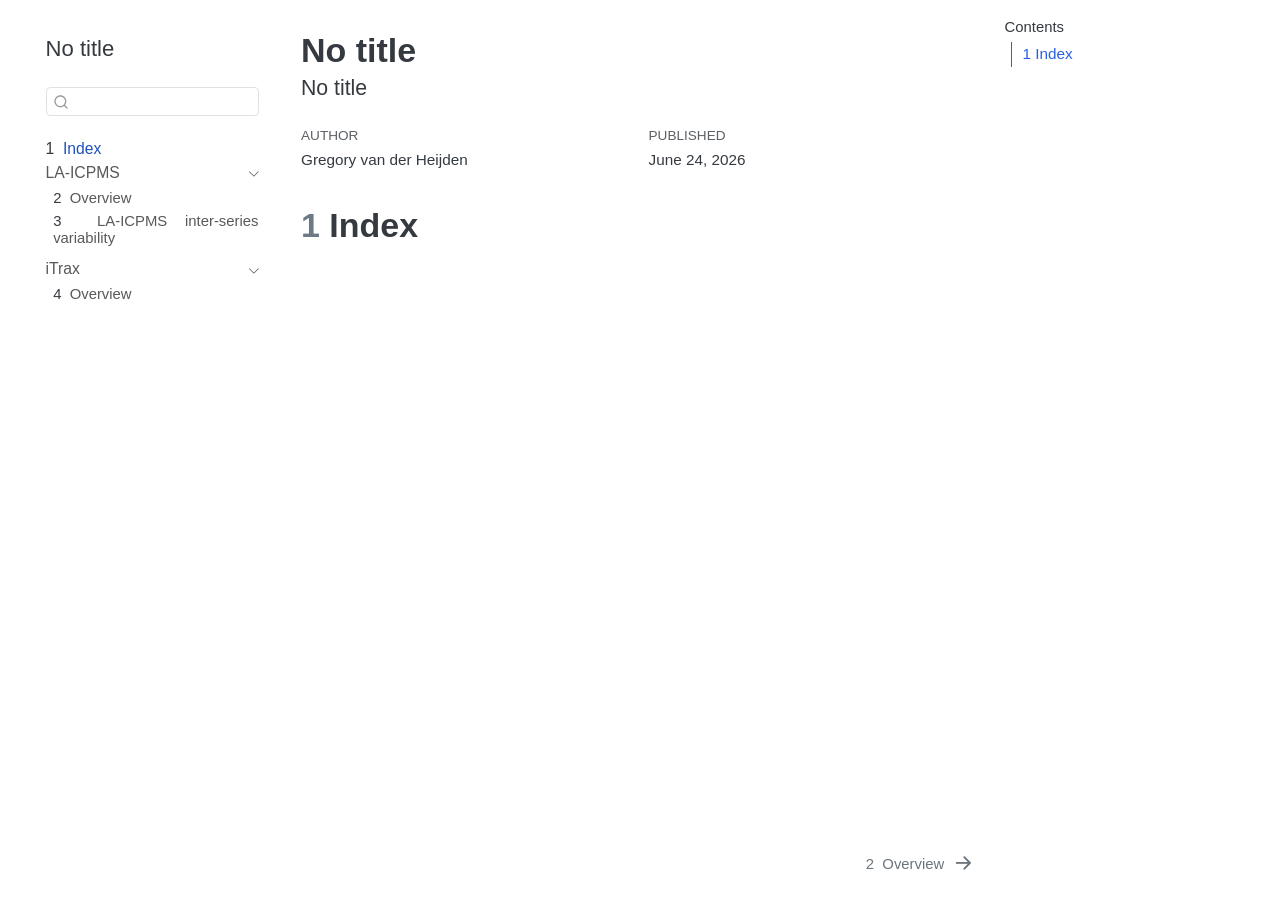
==== index.html @ 82a0e8dd "Built site for gh-pages" ====
<!DOCTYPE html>
<html xmlns="http://www.w3.org/1999/xhtml" lang="en" xml:lang="en"><head>

<meta charset="utf-8">
<meta name="generator" content="quarto-1.9.35">

<meta name="viewport" content="width=device-width, initial-scale=1.0, user-scalable=yes">

<meta name="author" content="Gregory van der Heijden">
<meta name="dcterms.date" content="2026-06-24">

<title>No title</title>
<style>
/* Default styles provided by pandoc.
** See https://pandoc.org/MANUAL.html#variables-for-html for config info.
*/
code{white-space: pre-wrap;}
span.smallcaps{font-variant: small-caps;}
div.columns{display: flex; gap: min(4vw, 1.5em);}
div.column{flex: auto; overflow-x: auto;}
div.hanging-indent{margin-left: 1.5em; text-indent: -1.5em;}
ul.task-list{list-style: none;}
ul.task-list li input[type="checkbox"] {
  width: 0.8em;
  margin: 0 0.8em 0.2em -1em; /* quarto-specific, see https://github.com/quarto-dev/quarto-cli/issues/4556 */ 
  vertical-align: middle;
}
</style>


<script src="site_libs/quarto-nav/quarto-nav.js"></script>
<script src="site_libs/quarto-nav/headroom.min.js"></script>
<script src="site_libs/clipboard/clipboard.min.js"></script>
<script src="site_libs/quarto-search/autocomplete.umd.js"></script>
<script src="site_libs/quarto-search/fuse.min.js"></script>
<script src="site_libs/quarto-search/quarto-search.js"></script>
<meta name="quarto:offset" content="./">
<link href="./md/1_LA-ICPMS/0_LA-ICPMS.html" rel="next">
<script src="site_libs/quarto-html/quarto.js" type="module"></script>
<script src="site_libs/quarto-html/tabsets/tabsets.js" type="module"></script>
<script src="site_libs/quarto-html/popper.min.js"></script>
<script src="site_libs/quarto-html/tippy.umd.min.js"></script>
<script src="site_libs/quarto-html/anchor.min.js"></script>
<link href="site_libs/quarto-html/tippy.css" rel="stylesheet">
<link href="site_libs/quarto-html/quarto-syntax-highlighting-46f66b053e56abd73bb6e954d61a315b.css" rel="stylesheet" id="quarto-text-highlighting-styles">
<script src="site_libs/bootstrap/bootstrap.min.js"></script>
<link href="site_libs/bootstrap/bootstrap-icons.css" rel="stylesheet">
<link href="site_libs/bootstrap/bootstrap-15f6d9b299bec1ad26111eba39ad763c.min.css" rel="stylesheet" append-hash="true" id="quarto-bootstrap" data-mode="light">
<script id="quarto-search-options" type="application/json">{
  "location": "sidebar",
  "copy-button": false,
  "collapse-after": 3,
  "panel-placement": "start",
  "type": "textbox",
  "limit": 50,
  "keyboard-shortcut": [
    "f",
    "/",
    "s"
  ],
  "show-item-context": false,
  "language": {
    "search-no-results-text": "No results",
    "search-matching-documents-text": "matching documents",
    "search-copy-link-title": "Copy link to search",
    "search-hide-matches-text": "Hide additional matches",
    "search-more-match-text": "more match in this document",
    "search-more-matches-text": "more matches in this document",
    "search-clear-button-title": "Clear",
    "search-text-placeholder": "",
    "search-detached-cancel-button-title": "Cancel",
    "search-submit-button-title": "Submit",
    "search-label": "Search"
  }
}</script>
<script async="" src="https://hypothes.is/embed.js"></script>
<script>
  window.document.addEventListener("DOMContentLoaded", function (_event) {
    document.body.classList.add('hypothesis-enabled');
  });
</script>


<link rel="stylesheet" href="styles.css">
</head>

<body class="nav-sidebar floating quarto-light">

<div id="quarto-search-results"></div>
  <header id="quarto-header" class="headroom fixed-top">
  <nav class="quarto-secondary-nav">
    <div class="container-fluid d-flex">
      <button type="button" class="quarto-btn-toggle btn" data-bs-toggle="collapse" role="button" data-bs-target=".quarto-sidebar-collapse-item" aria-controls="quarto-sidebar" aria-expanded="false" aria-label="Toggle sidebar navigation" onclick="if (window.quartoToggleHeadroom) { window.quartoToggleHeadroom(); }">
        <i class="bi bi-layout-text-sidebar-reverse"></i>
      </button>
        <nav class="quarto-page-breadcrumbs" aria-label="breadcrumb"><ol class="breadcrumb"><li class="breadcrumb-item"><a href="./index.html"><span class="chapter-number">1</span>&nbsp; <span class="chapter-title">Index</span></a></li></ol></nav>
        <a class="flex-grow-1" role="navigation" data-bs-toggle="collapse" data-bs-target=".quarto-sidebar-collapse-item" aria-controls="quarto-sidebar" aria-expanded="false" aria-label="Toggle sidebar navigation" onclick="if (window.quartoToggleHeadroom) { window.quartoToggleHeadroom(); }">      
        </a>
      <button type="button" class="btn quarto-search-button" aria-label="Search" onclick="window.quartoOpenSearch();">
        <i class="bi bi-search"></i>
      </button>
    </div>
  </nav>
</header>
<!-- content -->
<div id="quarto-content" class="quarto-container page-columns page-rows-contents page-layout-article">
<!-- sidebar -->
  <nav id="quarto-sidebar" class="sidebar collapse collapse-horizontal quarto-sidebar-collapse-item sidebar-navigation floating overflow-auto">
    <div class="pt-lg-2 mt-2 text-left sidebar-header">
    <div class="sidebar-title mb-0 py-0">
      <a href="./">No title</a> 
    </div>
      </div>
        <div class="mt-2 flex-shrink-0 align-items-center">
        <div class="sidebar-search">
        <div id="quarto-search" class="" title="Search"></div>
        </div>
        </div>
    <div class="sidebar-menu-container"> 
    <ul class="list-unstyled mt-1">
        <li class="sidebar-item">
  <div class="sidebar-item-container"> 
  <a href="./index.html" class="sidebar-item-text sidebar-link active">
 <span class="menu-text"><span class="chapter-number">1</span>&nbsp; <span class="chapter-title">Index</span></span></a>
  </div>
</li>
        <li class="sidebar-item sidebar-item-section">
      <div class="sidebar-item-container"> 
            <a class="sidebar-item-text sidebar-link text-start" data-bs-toggle="collapse" data-bs-target="#quarto-sidebar-section-1" role="navigation" aria-expanded="true">
 <span class="menu-text">LA-ICPMS</span></a>
          <a class="sidebar-item-toggle text-start" data-bs-toggle="collapse" data-bs-target="#quarto-sidebar-section-1" role="navigation" aria-expanded="true" aria-label="Toggle section">
            <i class="bi bi-chevron-right ms-2"></i>
          </a> 
      </div>
      <ul id="quarto-sidebar-section-1" class="collapse list-unstyled sidebar-section depth1 show">  
          <li class="sidebar-item">
  <div class="sidebar-item-container"> 
  <a href="./md/1_LA-ICPMS/0_LA-ICPMS.html" class="sidebar-item-text sidebar-link">
 <span class="menu-text"><span class="chapter-number">2</span>&nbsp; <span class="chapter-title">Overview</span></span></a>
  </div>
</li>
          <li class="sidebar-item">
  <div class="sidebar-item-container"> 
  <a href="./md/1_LA-ICPMS/1_LA-ICPMS_variability.html" class="sidebar-item-text sidebar-link">
 <span class="menu-text"><span class="chapter-number">3</span>&nbsp; <span class="chapter-title">LA-ICPMS inter-series variability</span></span></a>
  </div>
</li>
      </ul>
  </li>
        <li class="sidebar-item sidebar-item-section">
      <div class="sidebar-item-container"> 
            <a class="sidebar-item-text sidebar-link text-start" data-bs-toggle="collapse" data-bs-target="#quarto-sidebar-section-2" role="navigation" aria-expanded="true">
 <span class="menu-text">iTrax</span></a>
          <a class="sidebar-item-toggle text-start" data-bs-toggle="collapse" data-bs-target="#quarto-sidebar-section-2" role="navigation" aria-expanded="true" aria-label="Toggle section">
            <i class="bi bi-chevron-right ms-2"></i>
          </a> 
      </div>
      <ul id="quarto-sidebar-section-2" class="collapse list-unstyled sidebar-section depth1 show">  
          <li class="sidebar-item">
  <div class="sidebar-item-container"> 
  <a href="./md/2_iTrax/0_iTrax.html" class="sidebar-item-text sidebar-link">
 <span class="menu-text"><span class="chapter-number">4</span>&nbsp; <span class="chapter-title">Overview</span></span></a>
  </div>
</li>
      </ul>
  </li>
    </ul>
    </div>
</nav>
<div id="quarto-sidebar-glass" class="quarto-sidebar-collapse-item" data-bs-toggle="collapse" data-bs-target=".quarto-sidebar-collapse-item"></div>
<!-- margin-sidebar -->
    <div id="quarto-margin-sidebar" class="sidebar margin-sidebar">
        <nav id="TOC" role="doc-toc" class="toc-active">
    <h2 id="toc-title">Contents</h2>
   
  <ul>
  <li><a href="#index" id="toc-index" class="nav-link active" data-scroll-target="#index"><span class="header-section-number">1</span> Index</a></li>
  </ul>
</nav>
    </div>
<!-- main -->
<main class="content" id="quarto-document-content">

<header id="title-block-header" class="quarto-title-block default">
<div class="quarto-title">
<h1 class="title">No title</h1>
<p class="subtitle lead">No title</p>
</div>



<div class="quarto-title-meta">

    <div>
    <div class="quarto-title-meta-heading">Author</div>
    <div class="quarto-title-meta-contents">
             <p>Gregory van der Heijden </p>
          </div>
  </div>
    
    <div>
    <div class="quarto-title-meta-heading">Published</div>
    <div class="quarto-title-meta-contents">
      <p class="date">June 24, 2026</p>
    </div>
  </div>
  
    
  </div>
  


</header>


<section id="index" class="level1" data-number="1">
<h1 data-number="1"><span class="header-section-number">1</span> Index</h1>


</section>

</main> <!-- /main -->
<script id="quarto-html-after-body" type="application/javascript">
  window.document.addEventListener("DOMContentLoaded", function (event) {
    const icon = "";
    const anchorJS = new window.AnchorJS();
    anchorJS.options = {
      placement: 'right',
      icon: icon
    };
    anchorJS.add('.anchored');
    const isCodeAnnotation = (el) => {
      for (const clz of el.classList) {
        if (clz.startsWith('code-annotation-')) {                     
          return true;
        }
      }
      return false;
    }
    const onCopySuccess = function(e) {
      // button target
      const button = e.trigger;
      // don't keep focus
      button.blur();
      // flash "checked"
      button.classList.add('code-copy-button-checked');
      var currentTitle = button.getAttribute("title");
      button.setAttribute("title", "Copied!");
      let tooltip;
      if (window.bootstrap) {
        button.setAttribute("data-bs-toggle", "tooltip");
        button.setAttribute("data-bs-placement", "left");
        button.setAttribute("data-bs-title", "Copied!");
        tooltip = new bootstrap.Tooltip(button, 
          { trigger: "manual", 
            customClass: "code-copy-button-tooltip",
            offset: [0, -8]});
        tooltip.show();    
      }
      setTimeout(function() {
        if (tooltip) {
          tooltip.hide();
          button.removeAttribute("data-bs-title");
          button.removeAttribute("data-bs-toggle");
          button.removeAttribute("data-bs-placement");
        }
        button.setAttribute("title", currentTitle);
        button.classList.remove('code-copy-button-checked');
      }, 1000);
      // clear code selection
      e.clearSelection();
    }
    const getTextToCopy = function(trigger) {
      const outerScaffold = trigger.parentElement.cloneNode(true);
      const codeEl = outerScaffold.querySelector('code');
      for (const childEl of codeEl.children) {
        if (isCodeAnnotation(childEl)) {
          childEl.remove();
        }
      }
      return codeEl.innerText;
    }
    const clipboard = new window.ClipboardJS('.code-copy-button:not([data-in-quarto-modal])', {
      text: getTextToCopy
    });
    clipboard.on('success', onCopySuccess);
    if (window.document.getElementById('quarto-embedded-source-code-modal')) {
      const clipboardModal = new window.ClipboardJS('.code-copy-button[data-in-quarto-modal]', {
        text: getTextToCopy,
        container: window.document.getElementById('quarto-embedded-source-code-modal')
      });
      clipboardModal.on('success', onCopySuccess);
    }
      var localhostRegex = new RegExp(/^(?:http|https):\/\/localhost\:?[0-9]*\//);
      var mailtoRegex = new RegExp(/^mailto:/);
        var filterRegex = new RegExp('/' + window.location.host + '/');
      var isInternal = (href) => {
          return filterRegex.test(href) || localhostRegex.test(href) || mailtoRegex.test(href);
      }
      // Inspect non-navigation links and adorn them if external
     var links = window.document.querySelectorAll('a[href]:not(.nav-link):not(.navbar-brand):not(.toc-action):not(.sidebar-link):not(.sidebar-item-toggle):not(.pagination-link):not(.no-external):not([aria-hidden]):not(.dropdown-item):not(.quarto-navigation-tool):not(.about-link)');
      for (var i=0; i<links.length; i++) {
        const link = links[i];
        if (!isInternal(link.href)) {
          // undo the damage that might have been done by quarto-nav.js in the case of
          // links that we want to consider external
          if (link.dataset.originalHref !== undefined) {
            link.href = link.dataset.originalHref;
          }
        }
      }
    function tippyHover(el, contentFn, onTriggerFn, onUntriggerFn) {
      const config = {
        allowHTML: true,
        maxWidth: 500,
        delay: 100,
        arrow: false,
        appendTo: function(el) {
            return el.parentElement;
        },
        interactive: true,
        interactiveBorder: 10,
        theme: 'quarto',
        placement: 'bottom-start',
      };
      if (contentFn) {
        config.content = contentFn;
      }
      if (onTriggerFn) {
        config.onTrigger = onTriggerFn;
      }
      if (onUntriggerFn) {
        config.onUntrigger = onUntriggerFn;
      }
      window.tippy(el, config); 
    }
    const noterefs = window.document.querySelectorAll('a[role="doc-noteref"]');
    for (var i=0; i<noterefs.length; i++) {
      const ref = noterefs[i];
      tippyHover(ref, function() {
        // use id or data attribute instead here
        let href = ref.getAttribute('data-footnote-href') || ref.getAttribute('href');
        try { href = new URL(href).hash; } catch {}
        const id = href.replace(/^#\/?/, "");
        const note = window.document.getElementById(id);
        if (note) {
          return note.innerHTML;
        } else {
          return "";
        }
      });
    }
    const xrefs = window.document.querySelectorAll('a.quarto-xref');
    const processXRef = (id, note) => {
      // Strip column container classes
      const stripColumnClz = (el) => {
        el.classList.remove("page-full", "page-columns");
        if (el.children) {
          for (const child of el.children) {
            stripColumnClz(child);
          }
        }
      }
      stripColumnClz(note)
      if (id === null || id.startsWith('sec-')) {
        // Special case sections, only their first couple elements
        const container = document.createElement("div");
        if (note.children && note.children.length > 2) {
          container.appendChild(note.children[0].cloneNode(true));
          for (let i = 1; i < note.children.length; i++) {
            const child = note.children[i];
            if (child.tagName === "P" && child.innerText === "") {
              continue;
            } else {
              container.appendChild(child.cloneNode(true));
              break;
            }
          }
          if (window.Quarto?.typesetMath) {
            window.Quarto.typesetMath(container);
          }
          return container.innerHTML
        } else {
          if (window.Quarto?.typesetMath) {
            window.Quarto.typesetMath(note);
          }
          return note.innerHTML;
        }
      } else {
        // Remove any anchor links if they are present
        const anchorLink = note.querySelector('a.anchorjs-link');
        if (anchorLink) {
          anchorLink.remove();
        }
        if (window.Quarto?.typesetMath) {
          window.Quarto.typesetMath(note);
        }
        if (note.classList.contains("callout")) {
          return note.outerHTML;
        } else {
          return note.innerHTML;
        }
      }
    }
    for (var i=0; i<xrefs.length; i++) {
      const xref = xrefs[i];
      tippyHover(xref, undefined, function(instance) {
        instance.disable();
        let url = xref.getAttribute('href');
        let hash = undefined; 
        if (url.startsWith('#')) {
          hash = url;
        } else {
          try { hash = new URL(url).hash; } catch {}
        }
        if (hash) {
          const id = hash.replace(/^#\/?/, "");
          const note = window.document.getElementById(id);
          if (note !== null) {
            try {
              const html = processXRef(id, note.cloneNode(true));
              instance.setContent(html);
            } finally {
              instance.enable();
              instance.show();
            }
          } else {
            // See if we can fetch this
            fetch(url.split('#')[0])
            .then(res => res.text())
            .then(html => {
              const parser = new DOMParser();
              const htmlDoc = parser.parseFromString(html, "text/html");
              const note = htmlDoc.getElementById(id);
              if (note !== null) {
                const html = processXRef(id, note);
                instance.setContent(html);
              } 
            }).finally(() => {
              instance.enable();
              instance.show();
            });
          }
        } else {
          // See if we can fetch a full url (with no hash to target)
          // This is a special case and we should probably do some content thinning / targeting
          fetch(url)
          .then(res => res.text())
          .then(html => {
            const parser = new DOMParser();
            const htmlDoc = parser.parseFromString(html, "text/html");
            const note = htmlDoc.querySelector('main.content');
            if (note !== null) {
              // This should only happen for chapter cross references
              // (since there is no id in the URL)
              // remove the first header
              if (note.children.length > 0 && note.children[0].tagName === "HEADER") {
                note.children[0].remove();
              }
              const html = processXRef(null, note);
              instance.setContent(html);
            } 
          }).finally(() => {
            instance.enable();
            instance.show();
          });
        }
      }, function(instance) {
      });
    }
        let selectedAnnoteEl;
        const selectorForAnnotation = ( cell, annotation) => {
          let cellAttr = 'data-code-cell="' + cell + '"';
          let lineAttr = 'data-code-annotation="' +  annotation + '"';
          const selector = 'span[' + cellAttr + '][' + lineAttr + ']';
          return selector;
        }
        const selectCodeLines = (annoteEl) => {
          const doc = window.document;
          const targetCell = annoteEl.getAttribute("data-target-cell");
          const targetAnnotation = annoteEl.getAttribute("data-target-annotation");
          const annoteSpan = window.document.querySelector(selectorForAnnotation(targetCell, targetAnnotation));
          const lines = annoteSpan.getAttribute("data-code-lines").split(",");
          const lineIds = lines.map((line) => {
            return targetCell + "-" + line;
          })
          let top = null;
          let height = null;
          let parent = null;
          if (lineIds.length > 0) {
              //compute the position of the single el (top and bottom and make a div)
              const el = window.document.getElementById(lineIds[0]);
              top = el.offsetTop;
              height = el.offsetHeight;
              parent = el.parentElement.parentElement;
            if (lineIds.length > 1) {
              const lastEl = window.document.getElementById(lineIds[lineIds.length - 1]);
              const bottom = lastEl.offsetTop + lastEl.offsetHeight;
              height = bottom - top;
            }
            if (top !== null && height !== null && parent !== null) {
              // cook up a div (if necessary) and position it 
              let div = window.document.getElementById("code-annotation-line-highlight");
              if (div === null) {
                div = window.document.createElement("div");
                div.setAttribute("id", "code-annotation-line-highlight");
                div.style.position = 'absolute';
                parent.appendChild(div);
              }
              div.style.top = top - 2 + "px";
              div.style.height = height + 4 + "px";
              div.style.left = 0;
              let gutterDiv = window.document.getElementById("code-annotation-line-highlight-gutter");
              if (gutterDiv === null) {
                gutterDiv = window.document.createElement("div");
                gutterDiv.setAttribute("id", "code-annotation-line-highlight-gutter");
                gutterDiv.style.position = 'absolute';
                const codeCell = window.document.getElementById(targetCell);
                const gutter = codeCell.querySelector('.code-annotation-gutter');
                gutter.appendChild(gutterDiv);
              }
              gutterDiv.style.top = top - 2 + "px";
              gutterDiv.style.height = height + 4 + "px";
            }
            selectedAnnoteEl = annoteEl;
          }
        };
        const unselectCodeLines = () => {
          const elementsIds = ["code-annotation-line-highlight", "code-annotation-line-highlight-gutter"];
          elementsIds.forEach((elId) => {
            const div = window.document.getElementById(elId);
            if (div) {
              div.remove();
            }
          });
          selectedAnnoteEl = undefined;
        };
          // Handle positioning of the toggle
      window.addEventListener(
        "resize",
        throttle(() => {
          elRect = undefined;
          if (selectedAnnoteEl) {
            selectCodeLines(selectedAnnoteEl);
          }
        }, 10)
      );
      function throttle(fn, ms) {
      let throttle = false;
      let timer;
        return (...args) => {
          if(!throttle) { // first call gets through
              fn.apply(this, args);
              throttle = true;
          } else { // all the others get throttled
              if(timer) clearTimeout(timer); // cancel #2
              timer = setTimeout(() => {
                fn.apply(this, args);
                timer = throttle = false;
              }, ms);
          }
        };
      }
        // Attach click handler to the DT
        const annoteDls = window.document.querySelectorAll('dt[data-target-cell]');
        for (const annoteDlNode of annoteDls) {
          annoteDlNode.addEventListener('click', (event) => {
            const clickedEl = event.target;
            if (clickedEl !== selectedAnnoteEl) {
              unselectCodeLines();
              const activeEl = window.document.querySelector('dt[data-target-cell].code-annotation-active');
              if (activeEl) {
                activeEl.classList.remove('code-annotation-active');
              }
              selectCodeLines(clickedEl);
              clickedEl.classList.add('code-annotation-active');
            } else {
              // Unselect the line
              unselectCodeLines();
              clickedEl.classList.remove('code-annotation-active');
            }
          });
        }
    const findCites = (el) => {
      const parentEl = el.parentElement;
      if (parentEl) {
        const cites = parentEl.dataset.cites;
        if (cites) {
          return {
            el,
            cites: cites.split(' ')
          };
        } else {
          return findCites(el.parentElement)
        }
      } else {
        return undefined;
      }
    };
    var bibliorefs = window.document.querySelectorAll('a[role="doc-biblioref"]');
    for (var i=0; i<bibliorefs.length; i++) {
      const ref = bibliorefs[i];
      const citeInfo = findCites(ref);
      if (citeInfo) {
        tippyHover(citeInfo.el, function() {
          var popup = window.document.createElement('div');
          citeInfo.cites.forEach(function(cite) {
            var citeDiv = window.document.createElement('div');
            citeDiv.classList.add('hanging-indent');
            citeDiv.classList.add('csl-entry');
            var biblioDiv = window.document.getElementById('ref-' + cite);
            if (biblioDiv) {
              citeDiv.innerHTML = biblioDiv.innerHTML;
            }
            popup.appendChild(citeDiv);
          });
          return popup.innerHTML;
        });
      }
    }
  });
  </script>
<nav class="page-navigation">
  <div class="nav-page nav-page-previous">
  </div>
  <div class="nav-page nav-page-next">
      <a href="./md/1_LA-ICPMS/0_LA-ICPMS.html" class="pagination-link" aria-label="Overview">
        <span class="nav-page-text"><span class="chapter-number">2</span>&nbsp; <span class="chapter-title">Overview</span></span> <i class="bi bi-arrow-right-short"></i>
      </a>
  </div>
</nav>
</div> <!-- /content -->




</body></html>
---- site_libs/quarto-html/tippy.css ----
.tippy-box[data-animation=fade][data-state=hidden]{opacity:0}[data-tippy-root]{max-width:calc(100vw - 10px)}.tippy-box{position:relative;background-color:#333;color:#fff;border-radius:4px;font-size:14px;line-height:1.4;white-space:normal;outline:0;transition-property:transform,visibility,opacity}.tippy-box[data-placement^=top]>.tippy-arrow{bottom:0}.tippy-box[data-placement^=top]>.tippy-arrow:before{bottom:-7px;left:0;border-width:8px 8px 0;border-top-color:initial;transform-origin:center top}.tippy-box[data-placement^=bottom]>.tippy-arrow{top:0}.tippy-box[data-placement^=bottom]>.tippy-arrow:before{top:-7px;left:0;border-width:0 8px 8px;border-bottom-color:initial;transform-origin:center bottom}.tippy-box[data-placement^=left]>.tippy-arrow{right:0}.tippy-box[data-placement^=left]>.tippy-arrow:before{border-width:8px 0 8px 8px;border-left-color:initial;right:-7px;transform-origin:center left}.tippy-box[data-placement^=right]>.tippy-arrow{left:0}.tippy-box[data-placement^=right]>.tippy-arrow:before{left:-7px;border-width:8px 8px 8px 0;border-right-color:initial;transform-origin:center right}.tippy-box[data-inertia][data-state=visible]{transition-timing-function:cubic-bezier(.54,1.5,.38,1.11)}.tippy-arrow{width:16px;height:16px;color:#333}.tippy-arrow:before{content:"";position:absolute;border-color:transparent;border-style:solid}.tippy-content{position:relative;padding:5px 9px;z-index:1}
---- site_libs/quarto-html/quarto-syntax-highlighting-46f66b053e56abd73bb6e954d61a315b.css ----
/* quarto syntax highlight colors */
:root {
  --quarto-hl-ot-color: #003B4F;
  --quarto-hl-at-color: #657422;
  --quarto-hl-ss-color: #20794D;
  --quarto-hl-an-color: #5E5E5E;
  --quarto-hl-fu-color: #4758AB;
  --quarto-hl-st-color: #20794D;
  --quarto-hl-cf-color: #003B4F;
  --quarto-hl-op-color: #5E5E5E;
  --quarto-hl-er-color: #AD0000;
  --quarto-hl-bn-color: #AD0000;
  --quarto-hl-al-color: #AD0000;
  --quarto-hl-va-color: #111111;
  --quarto-hl-bu-color: inherit;
  --quarto-hl-ex-color: inherit;
  --quarto-hl-pp-color: #AD0000;
  --quarto-hl-in-color: #5E5E5E;
  --quarto-hl-vs-color: #20794D;
  --quarto-hl-wa-color: #5E5E5E;
  --quarto-hl-do-color: #5E5E5E;
  --quarto-hl-im-color: #00769E;
  --quarto-hl-ch-color: #20794D;
  --quarto-hl-dt-color: #AD0000;
  --quarto-hl-fl-color: #AD0000;
  --quarto-hl-co-color: #5E5E5E;
  --quarto-hl-cv-color: #5E5E5E;
  --quarto-hl-cn-color: #8f5902;
  --quarto-hl-sc-color: #5E5E5E;
  --quarto-hl-dv-color: #AD0000;
  --quarto-hl-kw-color: #003B4F;
}

/* other quarto variables */
:root {
  --quarto-font-monospace: SFMono-Regular, Menlo, Monaco, Consolas, "Liberation Mono", "Courier New", monospace;
}

/* syntax highlight based on Pandoc's rules */
pre > code.sourceCode > span {
  color: #003B4F;
}

code.sourceCode > span {
  color: #003B4F;
}

div.sourceCode,
div.sourceCode pre.sourceCode {
  color: #003B4F;
}

/* Normal */
code span {
  color: #003B4F;
}

/* Alert */
code span.al {
  color: #AD0000;
  font-style: inherit;
}

/* Annotation */
code span.an {
  color: #5E5E5E;
  font-style: inherit;
}

/* Attribute */
code span.at {
  color: #657422;
  font-style: inherit;
}

/* BaseN */
code span.bn {
  color: #AD0000;
  font-style: inherit;
}

/* BuiltIn */
code span.bu {
  font-style: inherit;
}

/* ControlFlow */
code span.cf {
  color: #003B4F;
  font-weight: bold;
  font-style: inherit;
}

/* Char */
code span.ch {
  color: #20794D;
  font-style: inherit;
}

/* Constant */
code span.cn {
  color: #8f5902;
  font-style: inherit;
}

/* Comment */
code span.co {
  color: #5E5E5E;
  font-style: inherit;
}

/* CommentVar */
code span.cv {
  color: #5E5E5E;
  font-style: italic;
}

/* Documentation */
code span.do {
  color: #5E5E5E;
  font-style: italic;
}

/* DataType */
code span.dt {
  color: #AD0000;
  font-style: inherit;
}

/* DecVal */
code span.dv {
  color: #AD0000;
  font-style: inherit;
}

/* Error */
code span.er {
  color: #AD0000;
  font-style: inherit;
}

/* Extension */
code span.ex {
  font-style: inherit;
}

/* Float */
code span.fl {
  color: #AD0000;
  font-style: inherit;
}

/* Function */
code span.fu {
  color: #4758AB;
  font-style: inherit;
}

/* Import */
code span.im {
  color: #00769E;
  font-style: inherit;
}

/* Information */
code span.in {
  color: #5E5E5E;
  font-style: inherit;
}

/* Keyword */
code span.kw {
  color: #003B4F;
  font-weight: bold;
  font-style: inherit;
}

/* Operator */
code span.op {
  color: #5E5E5E;
  font-style: inherit;
}

/* Other */
code span.ot {
  color: #003B4F;
  font-style: inherit;
}

/* Preprocessor */
code span.pp {
  color: #AD0000;
  font-style: inherit;
}

/* SpecialChar */
code span.sc {
  color: #5E5E5E;
  font-style: inherit;
}

/* SpecialString */
code span.ss {
  color: #20794D;
  font-style: inherit;
}

/* String */
code span.st {
  color: #20794D;
  font-style: inherit;
}

/* Variable */
code span.va {
  color: #111111;
  font-style: inherit;
}

/* VerbatimString */
code span.vs {
  color: #20794D;
  font-style: inherit;
}

/* Warning */
code span.wa {
  color: #5E5E5E;
  font-style: italic;
}

.prevent-inlining {
  content: "</";
}

/*# sourceMappingURL=5022ed312398f59a55adce476d7327af.css.map */
---- styles.css ----
body {
  font-family: "Inter", sans-serif;
}

p {
  font-size: 0.9rem;
  line-height: 1.2;
  margin-bottom: 0em;
  margin-top: 0.3em;
  text-align: justify;
}

ul {
  font-size: 0.9rem;
  line-height: 1.2;
  margin-bottom: 0em;
  margin-top: 0.3em;
  text-align: justify;
}

li {
  font-size: 0.9rem;
  line-height: 1;
  margin-bottom: 0em;
  margin-top: 0.3em;
  text-align: justify;
}

ol {
  font-size: 0.9rem;
  line-height: 1.2;
  margin-bottom: 0em;
  margin-top: 0.3em;
  text-align: justify;
}

.indented {
  margin-left: 2em;
}
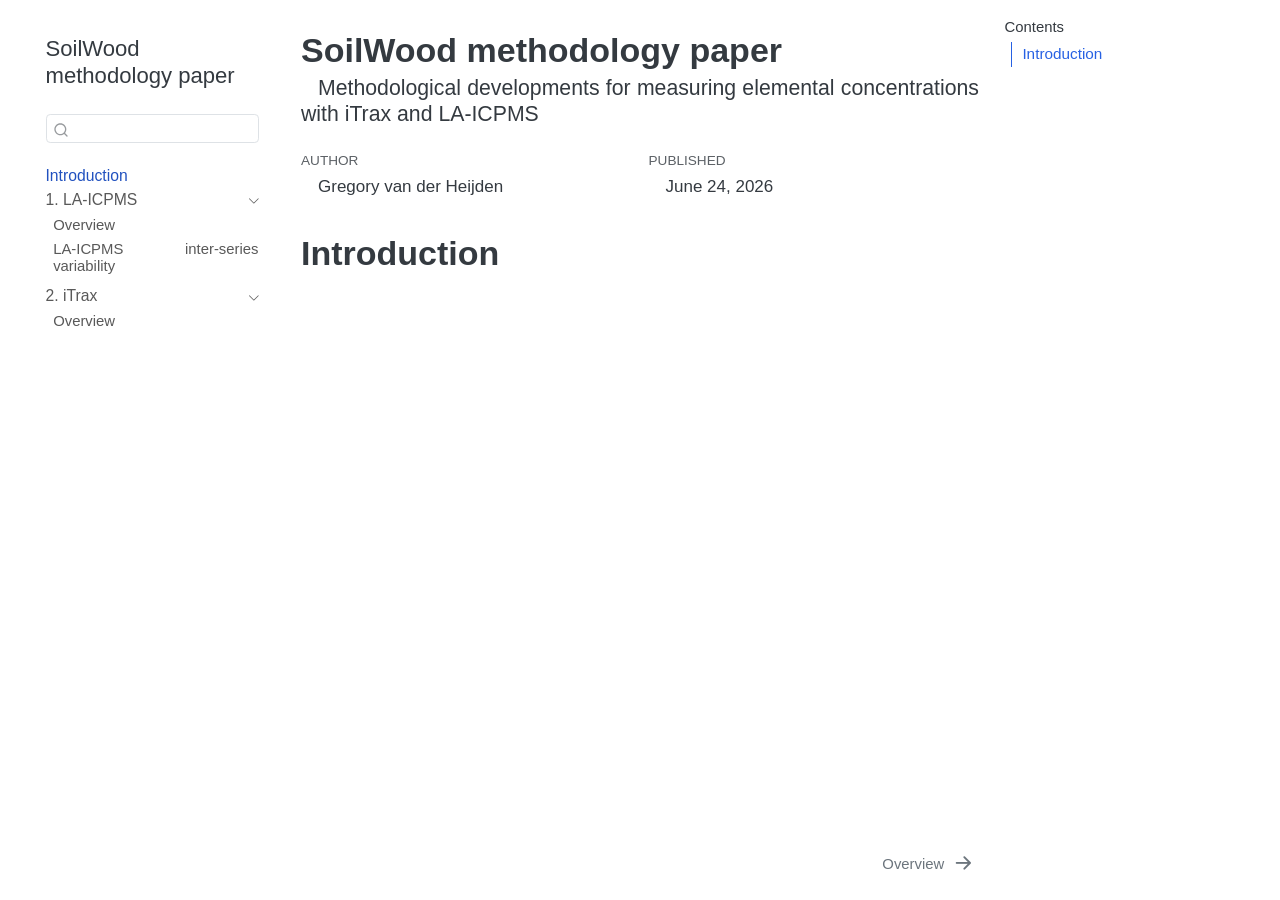
==== commit ae76e3c8: "Built site for gh-pages" ====
--- a/index.html
+++ b/index.html
@@ -9,7 +9,7 @@
 <meta name="author" content="Gregory van der Heijden">
 <meta name="dcterms.date" content="2026-06-24">
 
-<title>No title</title>
+<title>SoilWood methodology paper</title>
 <style>
 /* Default styles provided by pandoc.
 ** See https://pandoc.org/MANUAL.html#variables-for-html for config info.
@@ -93,7 +93,7 @@
       <button type="button" class="quarto-btn-toggle btn" data-bs-toggle="collapse" role="button" data-bs-target=".quarto-sidebar-collapse-item" aria-controls="quarto-sidebar" aria-expanded="false" aria-label="Toggle sidebar navigation" onclick="if (window.quartoToggleHeadroom) { window.quartoToggleHeadroom(); }">
         <i class="bi bi-layout-text-sidebar-reverse"></i>
       </button>
-        <nav class="quarto-page-breadcrumbs" aria-label="breadcrumb"><ol class="breadcrumb"><li class="breadcrumb-item"><a href="./index.html"><span class="chapter-number">1</span>&nbsp; <span class="chapter-title">Index</span></a></li></ol></nav>
+        <nav class="quarto-page-breadcrumbs" aria-label="breadcrumb"><ol class="breadcrumb"><li class="breadcrumb-item"><a href="./index.html"><span class="chapter-title">Introduction</span></a></li></ol></nav>
         <a class="flex-grow-1" role="navigation" data-bs-toggle="collapse" data-bs-target=".quarto-sidebar-collapse-item" aria-controls="quarto-sidebar" aria-expanded="false" aria-label="Toggle sidebar navigation" onclick="if (window.quartoToggleHeadroom) { window.quartoToggleHeadroom(); }">      
         </a>
       <button type="button" class="btn quarto-search-button" aria-label="Search" onclick="window.quartoOpenSearch();">
@@ -108,7 +108,7 @@
   <nav id="quarto-sidebar" class="sidebar collapse collapse-horizontal quarto-sidebar-collapse-item sidebar-navigation floating overflow-auto">
     <div class="pt-lg-2 mt-2 text-left sidebar-header">
     <div class="sidebar-title mb-0 py-0">
-      <a href="./">No title</a> 
+      <a href="./">SoilWood methodology paper</a> 
     </div>
       </div>
         <div class="mt-2 flex-shrink-0 align-items-center">
@@ -120,14 +120,13 @@
     <ul class="list-unstyled mt-1">
         <li class="sidebar-item">
   <div class="sidebar-item-container"> 
-  <a href="./index.html" class="sidebar-item-text sidebar-link active">
- <span class="menu-text"><span class="chapter-number">1</span>&nbsp; <span class="chapter-title">Index</span></span></a>
+  <a href="./index.html" class="sidebar-item-text sidebar-link active"><span class="chapter-title">Introduction</span></a>
   </div>
 </li>
         <li class="sidebar-item sidebar-item-section">
       <div class="sidebar-item-container"> 
             <a class="sidebar-item-text sidebar-link text-start" data-bs-toggle="collapse" data-bs-target="#quarto-sidebar-section-1" role="navigation" aria-expanded="true">
- <span class="menu-text">LA-ICPMS</span></a>
+ <span class="menu-text">1. LA-ICPMS</span></a>
           <a class="sidebar-item-toggle text-start" data-bs-toggle="collapse" data-bs-target="#quarto-sidebar-section-1" role="navigation" aria-expanded="true" aria-label="Toggle section">
             <i class="bi bi-chevron-right ms-2"></i>
           </a> 
@@ -135,14 +134,12 @@
       <ul id="quarto-sidebar-section-1" class="collapse list-unstyled sidebar-section depth1 show">  
           <li class="sidebar-item">
   <div class="sidebar-item-container"> 
-  <a href="./md/1_LA-ICPMS/0_LA-ICPMS.html" class="sidebar-item-text sidebar-link">
- <span class="menu-text"><span class="chapter-number">2</span>&nbsp; <span class="chapter-title">Overview</span></span></a>
+  <a href="./md/1_LA-ICPMS/0_LA-ICPMS.html" class="sidebar-item-text sidebar-link"><span class="chapter-title">Overview</span></a>
   </div>
 </li>
           <li class="sidebar-item">
   <div class="sidebar-item-container"> 
-  <a href="./md/1_LA-ICPMS/1_LA-ICPMS_variability.html" class="sidebar-item-text sidebar-link">
- <span class="menu-text"><span class="chapter-number">3</span>&nbsp; <span class="chapter-title">LA-ICPMS inter-series variability</span></span></a>
+  <a href="./md/1_LA-ICPMS/1_LA-ICPMS_variability.html" class="sidebar-item-text sidebar-link"><span class="chapter-title">LA-ICPMS inter-series variability</span></a>
   </div>
 </li>
       </ul>
@@ -150,7 +147,7 @@
         <li class="sidebar-item sidebar-item-section">
       <div class="sidebar-item-container"> 
             <a class="sidebar-item-text sidebar-link text-start" data-bs-toggle="collapse" data-bs-target="#quarto-sidebar-section-2" role="navigation" aria-expanded="true">
- <span class="menu-text">iTrax</span></a>
+ <span class="menu-text">2. iTrax</span></a>
           <a class="sidebar-item-toggle text-start" data-bs-toggle="collapse" data-bs-target="#quarto-sidebar-section-2" role="navigation" aria-expanded="true" aria-label="Toggle section">
             <i class="bi bi-chevron-right ms-2"></i>
           </a> 
@@ -158,8 +155,7 @@
       <ul id="quarto-sidebar-section-2" class="collapse list-unstyled sidebar-section depth1 show">  
           <li class="sidebar-item">
   <div class="sidebar-item-container"> 
-  <a href="./md/2_iTrax/0_iTrax.html" class="sidebar-item-text sidebar-link">
- <span class="menu-text"><span class="chapter-number">4</span>&nbsp; <span class="chapter-title">Overview</span></span></a>
+  <a href="./md/2_iTrax/0_iTrax.html" class="sidebar-item-text sidebar-link"><span class="chapter-title">Overview</span></a>
   </div>
 </li>
       </ul>
@@ -174,7 +170,7 @@
     <h2 id="toc-title">Contents</h2>
    
   <ul>
-  <li><a href="#index" id="toc-index" class="nav-link active" data-scroll-target="#index"><span class="header-section-number">1</span> Index</a></li>
+  <li><a href="#introduction" id="toc-introduction" class="nav-link active" data-scroll-target="#introduction">Introduction</a></li>
   </ul>
 </nav>
     </div>
@@ -183,8 +179,8 @@
 
 <header id="title-block-header" class="quarto-title-block default">
 <div class="quarto-title">
-<h1 class="title">No title</h1>
-<p class="subtitle lead">No title</p>
+<h1 class="title">SoilWood methodology paper</h1>
+<p class="subtitle lead">Methodological developments for measuring elemental concentrations with iTrax and LA-ICPMS</p>
 </div>
 
 
@@ -213,8 +209,8 @@
 </header>
 
 
-<section id="index" class="level1" data-number="1">
-<h1 data-number="1"><span class="header-section-number">1</span> Index</h1>
+<section id="introduction" class="level1 unnumbered">
+<h1 class="unnumbered">Introduction</h1>
 
 
 </section>
@@ -625,7 +621,7 @@
   </div>
   <div class="nav-page nav-page-next">
       <a href="./md/1_LA-ICPMS/0_LA-ICPMS.html" class="pagination-link" aria-label="Overview">
-        <span class="nav-page-text"><span class="chapter-number">2</span>&nbsp; <span class="chapter-title">Overview</span></span> <i class="bi bi-arrow-right-short"></i>
+        <span class="nav-page-text"><span class="chapter-title">Overview</span></span> <i class="bi bi-arrow-right-short"></i>
       </a>
   </div>
 </nav>
--- a/styles.css
+++ b/styles.css
@@ -3,11 +3,12 @@
 }
 
 p {
-  font-size: 0.9rem;
+  font-size: 1rem;
   line-height: 1.2;
   margin-bottom: 0em;
   margin-top: 0.3em;
   text-align: justify;
+  text-indent: 1rem;
 }
 
 ul {
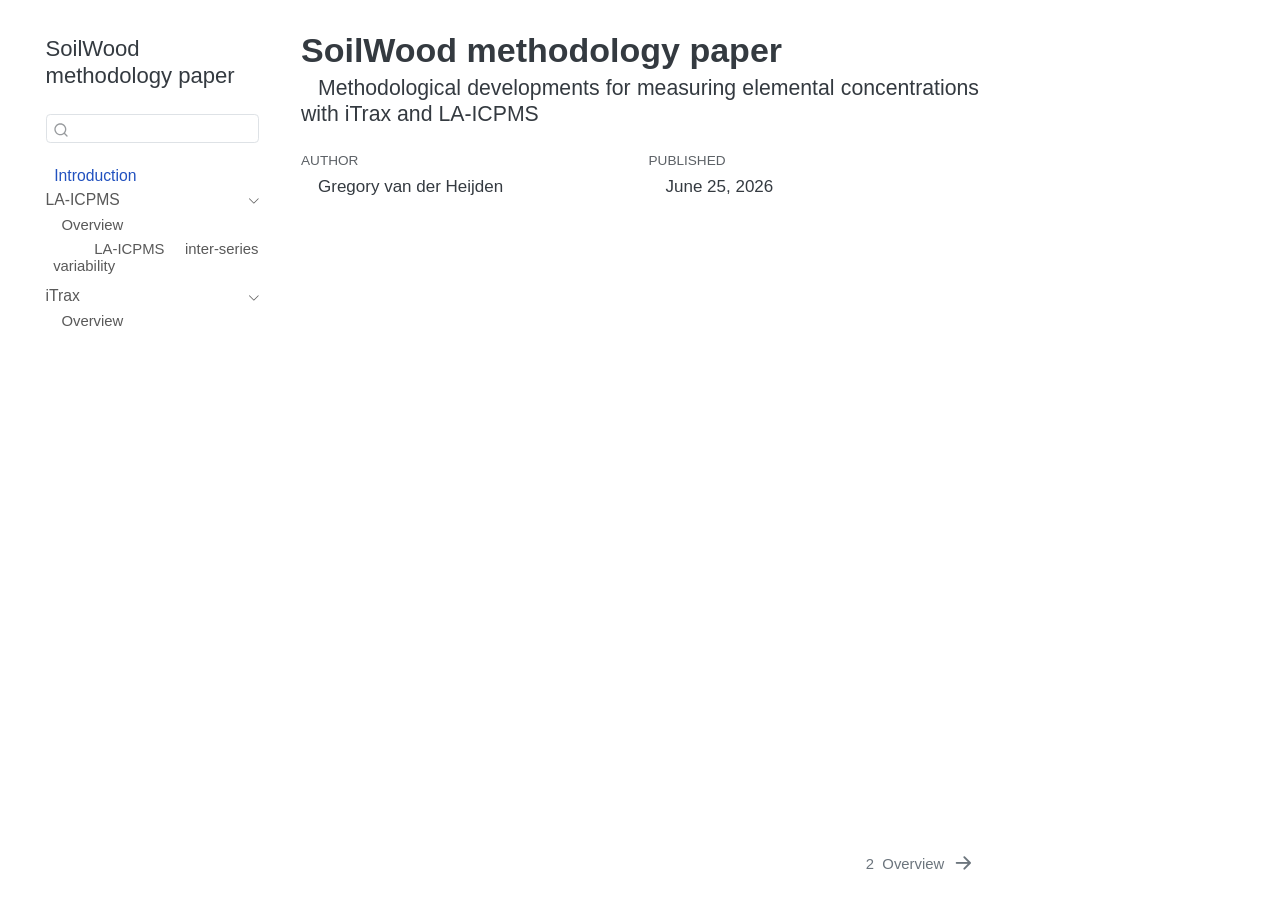
==== commit cd351d8c: "Built site for gh-pages" ====
--- a/index.html
+++ b/index.html
@@ -7,7 +7,7 @@
 <meta name="viewport" content="width=device-width, initial-scale=1.0, user-scalable=yes">
 
 <meta name="author" content="Gregory van der Heijden">
-<meta name="dcterms.date" content="2026-06-24">
+<meta name="dcterms.date" content="2026-06-25">
 
 <title>SoilWood methodology paper</title>
 <style>
@@ -93,7 +93,7 @@
       <button type="button" class="quarto-btn-toggle btn" data-bs-toggle="collapse" role="button" data-bs-target=".quarto-sidebar-collapse-item" aria-controls="quarto-sidebar" aria-expanded="false" aria-label="Toggle sidebar navigation" onclick="if (window.quartoToggleHeadroom) { window.quartoToggleHeadroom(); }">
         <i class="bi bi-layout-text-sidebar-reverse"></i>
       </button>
-        <nav class="quarto-page-breadcrumbs" aria-label="breadcrumb"><ol class="breadcrumb"><li class="breadcrumb-item"><a href="./index.html"><span class="chapter-title">Introduction</span></a></li></ol></nav>
+        <nav class="quarto-page-breadcrumbs" aria-label="breadcrumb"><ol class="breadcrumb"><li class="breadcrumb-item"><a href="./index.html"><span class="chapter-number">1</span>&nbsp; <span class="chapter-title">Introduction</span></a></li></ol></nav>
         <a class="flex-grow-1" role="navigation" data-bs-toggle="collapse" data-bs-target=".quarto-sidebar-collapse-item" aria-controls="quarto-sidebar" aria-expanded="false" aria-label="Toggle sidebar navigation" onclick="if (window.quartoToggleHeadroom) { window.quartoToggleHeadroom(); }">      
         </a>
       <button type="button" class="btn quarto-search-button" aria-label="Search" onclick="window.quartoOpenSearch();">
@@ -120,13 +120,14 @@
     <ul class="list-unstyled mt-1">
         <li class="sidebar-item">
   <div class="sidebar-item-container"> 
-  <a href="./index.html" class="sidebar-item-text sidebar-link active"><span class="chapter-title">Introduction</span></a>
+  <a href="./index.html" class="sidebar-item-text sidebar-link active">
+ <span class="menu-text"><span class="chapter-number">1</span>&nbsp; <span class="chapter-title">Introduction</span></span></a>
   </div>
 </li>
         <li class="sidebar-item sidebar-item-section">
       <div class="sidebar-item-container"> 
             <a class="sidebar-item-text sidebar-link text-start" data-bs-toggle="collapse" data-bs-target="#quarto-sidebar-section-1" role="navigation" aria-expanded="true">
- <span class="menu-text">1. LA-ICPMS</span></a>
+ <span class="menu-text">LA-ICPMS</span></a>
           <a class="sidebar-item-toggle text-start" data-bs-toggle="collapse" data-bs-target="#quarto-sidebar-section-1" role="navigation" aria-expanded="true" aria-label="Toggle section">
             <i class="bi bi-chevron-right ms-2"></i>
           </a> 
@@ -134,12 +135,14 @@
       <ul id="quarto-sidebar-section-1" class="collapse list-unstyled sidebar-section depth1 show">  
           <li class="sidebar-item">
   <div class="sidebar-item-container"> 
-  <a href="./md/1_LA-ICPMS/0_LA-ICPMS.html" class="sidebar-item-text sidebar-link"><span class="chapter-title">Overview</span></a>
+  <a href="./md/1_LA-ICPMS/0_LA-ICPMS.html" class="sidebar-item-text sidebar-link">
+ <span class="menu-text"><span class="chapter-number">2</span>&nbsp; <span class="chapter-title">Overview</span></span></a>
   </div>
 </li>
           <li class="sidebar-item">
   <div class="sidebar-item-container"> 
-  <a href="./md/1_LA-ICPMS/1_LA-ICPMS_variability.html" class="sidebar-item-text sidebar-link"><span class="chapter-title">LA-ICPMS inter-series variability</span></a>
+  <a href="./md/1_LA-ICPMS/1_LA-ICPMS_variability.html" class="sidebar-item-text sidebar-link">
+ <span class="menu-text"><span class="chapter-number">3</span>&nbsp; <span class="chapter-title">LA-ICPMS inter-series variability</span></span></a>
   </div>
 </li>
       </ul>
@@ -147,7 +150,7 @@
         <li class="sidebar-item sidebar-item-section">
       <div class="sidebar-item-container"> 
             <a class="sidebar-item-text sidebar-link text-start" data-bs-toggle="collapse" data-bs-target="#quarto-sidebar-section-2" role="navigation" aria-expanded="true">
- <span class="menu-text">2. iTrax</span></a>
+ <span class="menu-text">iTrax</span></a>
           <a class="sidebar-item-toggle text-start" data-bs-toggle="collapse" data-bs-target="#quarto-sidebar-section-2" role="navigation" aria-expanded="true" aria-label="Toggle section">
             <i class="bi bi-chevron-right ms-2"></i>
           </a> 
@@ -155,7 +158,8 @@
       <ul id="quarto-sidebar-section-2" class="collapse list-unstyled sidebar-section depth1 show">  
           <li class="sidebar-item">
   <div class="sidebar-item-container"> 
-  <a href="./md/2_iTrax/0_iTrax.html" class="sidebar-item-text sidebar-link"><span class="chapter-title">Overview</span></a>
+  <a href="./md/2_iTrax/0_iTrax.html" class="sidebar-item-text sidebar-link">
+ <span class="menu-text"><span class="chapter-number">4</span>&nbsp; <span class="chapter-title">Overview</span></span></a>
   </div>
 </li>
       </ul>
@@ -165,14 +169,8 @@
 </nav>
 <div id="quarto-sidebar-glass" class="quarto-sidebar-collapse-item" data-bs-toggle="collapse" data-bs-target=".quarto-sidebar-collapse-item"></div>
 <!-- margin-sidebar -->
-    <div id="quarto-margin-sidebar" class="sidebar margin-sidebar">
-        <nav id="TOC" role="doc-toc" class="toc-active">
-    <h2 id="toc-title">Contents</h2>
-   
-  <ul>
-  <li><a href="#introduction" id="toc-introduction" class="nav-link active" data-scroll-target="#introduction">Introduction</a></li>
-  </ul>
-</nav>
+    <div id="quarto-margin-sidebar" class="sidebar margin-sidebar zindex-bottom">
+        
     </div>
 <!-- main -->
 <main class="content" id="quarto-document-content">
@@ -197,7 +195,7 @@
     <div>
     <div class="quarto-title-meta-heading">Published</div>
     <div class="quarto-title-meta-contents">
-      <p class="date">June 24, 2026</p>
+      <p class="date">June 25, 2026</p>
     </div>
   </div>
   
@@ -209,11 +207,8 @@
 </header>
 
 
-<section id="introduction" class="level1 unnumbered">
-<h1 class="unnumbered">Introduction</h1>
-
-
-</section>
+
+
 
 </main> <!-- /main -->
 <script id="quarto-html-after-body" type="application/javascript">
@@ -621,7 +616,7 @@
   </div>
   <div class="nav-page nav-page-next">
       <a href="./md/1_LA-ICPMS/0_LA-ICPMS.html" class="pagination-link" aria-label="Overview">
-        <span class="nav-page-text"><span class="chapter-title">Overview</span></span> <i class="bi bi-arrow-right-short"></i>
+        <span class="nav-page-text"><span class="chapter-number">2</span>&nbsp; <span class="chapter-title">Overview</span></span> <i class="bi bi-arrow-right-short"></i>
       </a>
   </div>
 </nav>
--- a/styles.css
+++ b/styles.css
@@ -37,4 +37,16 @@
 
 .indented {
   margin-left: 2em;
-}+}
+
+/* Target only ordered lists inside the sidebar nav to hide the numbers */
+#quarto-sidebar nav ol, 
+#quarto-sidebar nav ol li {
+  list-style-type: none !important;
+}
+
+/* Target only explicit chapter-number spans that live inside the sidebar container */
+#quarto-sidebar span.chapter-number {
+  display: none !important;
+}
+
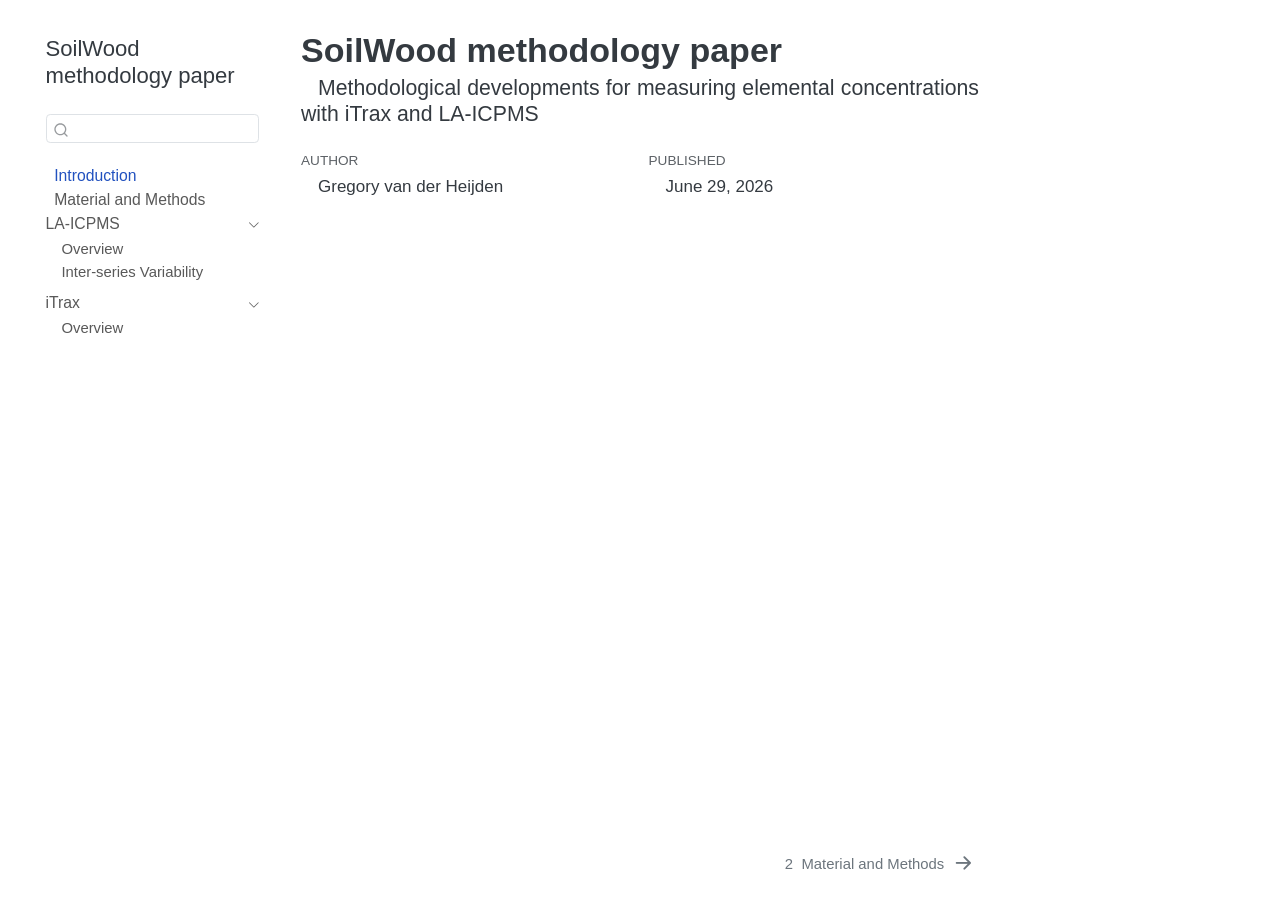
==== commit 456e214a: "Built site for gh-pages" ====
--- a/index.html
+++ b/index.html
@@ -2,12 +2,12 @@
 <html xmlns="http://www.w3.org/1999/xhtml" lang="en" xml:lang="en"><head>
 
 <meta charset="utf-8">
-<meta name="generator" content="quarto-1.9.35">
+<meta name="generator" content="quarto-1.9.38">
 
 <meta name="viewport" content="width=device-width, initial-scale=1.0, user-scalable=yes">
 
 <meta name="author" content="Gregory van der Heijden">
-<meta name="dcterms.date" content="2026-06-25">
+<meta name="dcterms.date" content="2026-06-29">
 
 <title>SoilWood methodology paper</title>
 <style>
@@ -35,17 +35,17 @@
 <script src="site_libs/quarto-search/fuse.min.js"></script>
 <script src="site_libs/quarto-search/quarto-search.js"></script>
 <meta name="quarto:offset" content="./">
-<link href="./md/1_LA-ICPMS/0_LA-ICPMS.html" rel="next">
+<link href="./md/1_Material-Methods/0_Material_Methods.html" rel="next">
 <script src="site_libs/quarto-html/quarto.js" type="module"></script>
 <script src="site_libs/quarto-html/tabsets/tabsets.js" type="module"></script>
 <script src="site_libs/quarto-html/popper.min.js"></script>
 <script src="site_libs/quarto-html/tippy.umd.min.js"></script>
 <script src="site_libs/quarto-html/anchor.min.js"></script>
 <link href="site_libs/quarto-html/tippy.css" rel="stylesheet">
-<link href="site_libs/quarto-html/quarto-syntax-highlighting-46f66b053e56abd73bb6e954d61a315b.css" rel="stylesheet" id="quarto-text-highlighting-styles">
+<link href="site_libs/quarto-html/quarto-syntax-highlighting-15634bcf2e68342d4ad2dfa704d543f6.css" rel="stylesheet" id="quarto-text-highlighting-styles">
 <script src="site_libs/bootstrap/bootstrap.min.js"></script>
 <link href="site_libs/bootstrap/bootstrap-icons.css" rel="stylesheet">
-<link href="site_libs/bootstrap/bootstrap-15f6d9b299bec1ad26111eba39ad763c.min.css" rel="stylesheet" append-hash="true" id="quarto-bootstrap" data-mode="light">
+<link href="site_libs/bootstrap/bootstrap-bdc2948a4a9ddc7b13f4c47d06ba2660.min.css" rel="stylesheet" append-hash="true" id="quarto-bootstrap" data-mode="light">
 <script id="quarto-search-options" type="application/json">{
   "location": "sidebar",
   "copy-button": false,
@@ -124,6 +124,12 @@
  <span class="menu-text"><span class="chapter-number">1</span>&nbsp; <span class="chapter-title">Introduction</span></span></a>
   </div>
 </li>
+        <li class="sidebar-item">
+  <div class="sidebar-item-container"> 
+  <a href="./md/1_Material-Methods/0_Material_Methods.html" class="sidebar-item-text sidebar-link">
+ <span class="menu-text"><span class="chapter-number">2</span>&nbsp; <span class="chapter-title">Material and Methods</span></span></a>
+  </div>
+</li>
         <li class="sidebar-item sidebar-item-section">
       <div class="sidebar-item-container"> 
             <a class="sidebar-item-text sidebar-link text-start" data-bs-toggle="collapse" data-bs-target="#quarto-sidebar-section-1" role="navigation" aria-expanded="true">
@@ -135,14 +141,14 @@
       <ul id="quarto-sidebar-section-1" class="collapse list-unstyled sidebar-section depth1 show">  
           <li class="sidebar-item">
   <div class="sidebar-item-container"> 
-  <a href="./md/1_LA-ICPMS/0_LA-ICPMS.html" class="sidebar-item-text sidebar-link">
- <span class="menu-text"><span class="chapter-number">2</span>&nbsp; <span class="chapter-title">Overview</span></span></a>
+  <a href="./md/2_LA-ICPMS/0_LA-ICPMS.html" class="sidebar-item-text sidebar-link">
+ <span class="menu-text"><span class="chapter-number">3</span>&nbsp; <span class="chapter-title">Overview</span></span></a>
   </div>
 </li>
           <li class="sidebar-item">
   <div class="sidebar-item-container"> 
-  <a href="./md/1_LA-ICPMS/1_LA-ICPMS_variability.html" class="sidebar-item-text sidebar-link">
- <span class="menu-text"><span class="chapter-number">3</span>&nbsp; <span class="chapter-title">LA-ICPMS inter-series variability</span></span></a>
+  <a href="./md/2_LA-ICPMS/1_LA-ICPMS_variability.html" class="sidebar-item-text sidebar-link">
+ <span class="menu-text"><span class="chapter-number">4</span>&nbsp; <span class="chapter-title">Inter-series Variability</span></span></a>
   </div>
 </li>
       </ul>
@@ -158,8 +164,8 @@
       <ul id="quarto-sidebar-section-2" class="collapse list-unstyled sidebar-section depth1 show">  
           <li class="sidebar-item">
   <div class="sidebar-item-container"> 
-  <a href="./md/2_iTrax/0_iTrax.html" class="sidebar-item-text sidebar-link">
- <span class="menu-text"><span class="chapter-number">4</span>&nbsp; <span class="chapter-title">Overview</span></span></a>
+  <a href="./md/3_iTrax/0_iTrax.html" class="sidebar-item-text sidebar-link">
+ <span class="menu-text"><span class="chapter-number">5</span>&nbsp; <span class="chapter-title">Overview</span></span></a>
   </div>
 </li>
       </ul>
@@ -195,7 +201,7 @@
     <div>
     <div class="quarto-title-meta-heading">Published</div>
     <div class="quarto-title-meta-contents">
-      <p class="date">June 25, 2026</p>
+      <p class="date">June 29, 2026</p>
     </div>
   </div>
   
@@ -615,8 +621,8 @@
   <div class="nav-page nav-page-previous">
   </div>
   <div class="nav-page nav-page-next">
-      <a href="./md/1_LA-ICPMS/0_LA-ICPMS.html" class="pagination-link" aria-label="Overview">
-        <span class="nav-page-text"><span class="chapter-number">2</span>&nbsp; <span class="chapter-title">Overview</span></span> <i class="bi bi-arrow-right-short"></i>
+      <a href="./md/1_Material-Methods/0_Material_Methods.html" class="pagination-link" aria-label="Material and Methods">
+        <span class="nav-page-text"><span class="chapter-number">2</span>&nbsp; <span class="chapter-title">Material and Methods</span></span> <i class="bi bi-arrow-right-short"></i>
       </a>
   </div>
 </nav>
--- a/site_libs/quarto-html/quarto-syntax-highlighting-15634bcf2e68342d4ad2dfa704d543f6.css
+++ b/site_libs/quarto-html/quarto-syntax-highlighting-15634bcf2e68342d4ad2dfa704d543f6.css
@@ -0,0 +1,236 @@
+/* quarto syntax highlight colors */
+:root {
+  --quarto-hl-ot-color: #003B4F;
+  --quarto-hl-at-color: #657422;
+  --quarto-hl-ss-color: #20794D;
+  --quarto-hl-an-color: #5E5E5E;
+  --quarto-hl-fu-color: #4758AB;
+  --quarto-hl-st-color: #20794D;
+  --quarto-hl-cf-color: #003B4F;
+  --quarto-hl-op-color: #5E5E5E;
+  --quarto-hl-er-color: #AD0000;
+  --quarto-hl-bn-color: #AD0000;
+  --quarto-hl-al-color: #AD0000;
+  --quarto-hl-va-color: #111111;
+  --quarto-hl-bu-color: inherit;
+  --quarto-hl-ex-color: inherit;
+  --quarto-hl-pp-color: #AD0000;
+  --quarto-hl-in-color: #5E5E5E;
+  --quarto-hl-vs-color: #20794D;
+  --quarto-hl-wa-color: #5E5E5E;
+  --quarto-hl-do-color: #5E5E5E;
+  --quarto-hl-im-color: #00769E;
+  --quarto-hl-ch-color: #20794D;
+  --quarto-hl-dt-color: #AD0000;
+  --quarto-hl-fl-color: #AD0000;
+  --quarto-hl-co-color: #5E5E5E;
+  --quarto-hl-cv-color: #5E5E5E;
+  --quarto-hl-cn-color: #8f5902;
+  --quarto-hl-sc-color: #5E5E5E;
+  --quarto-hl-dv-color: #AD0000;
+  --quarto-hl-kw-color: #003B4F;
+}
+
+/* other quarto variables */
+:root {
+  --quarto-font-monospace: SFMono-Regular, Menlo, Monaco, Consolas, "Liberation Mono", "Courier New", monospace;
+}
+
+/* syntax highlight based on Pandoc's rules */
+pre > code.sourceCode > span {
+  color: #003B4F;
+}
+
+code.sourceCode > span {
+  color: #003B4F;
+}
+
+div.sourceCode,
+div.sourceCode pre.sourceCode {
+  color: #003B4F;
+}
+
+/* Normal */
+code span {
+  color: #003B4F;
+}
+
+/* Alert */
+code span.al {
+  color: #AD0000;
+  font-style: inherit;
+}
+
+/* Annotation */
+code span.an {
+  color: #5E5E5E;
+  font-style: inherit;
+}
+
+/* Attribute */
+code span.at {
+  color: #657422;
+  font-style: inherit;
+}
+
+/* BaseN */
+code span.bn {
+  color: #AD0000;
+  font-style: inherit;
+}
+
+/* BuiltIn */
+code span.bu {
+  font-style: inherit;
+}
+
+/* ControlFlow */
+code span.cf {
+  color: #003B4F;
+  font-weight: bold;
+  font-style: inherit;
+}
+
+/* Char */
+code span.ch {
+  color: #20794D;
+  font-style: inherit;
+}
+
+/* Constant */
+code span.cn {
+  color: #8f5902;
+  font-style: inherit;
+}
+
+/* Comment */
+code span.co {
+  color: #5E5E5E;
+  font-style: inherit;
+}
+
+/* CommentVar */
+code span.cv {
+  color: #5E5E5E;
+  font-style: italic;
+}
+
+/* Documentation */
+code span.do {
+  color: #5E5E5E;
+  font-style: italic;
+}
+
+/* DataType */
+code span.dt {
+  color: #AD0000;
+  font-style: inherit;
+}
+
+/* DecVal */
+code span.dv {
+  color: #AD0000;
+  font-style: inherit;
+}
+
+/* Error */
+code span.er {
+  color: #AD0000;
+  font-style: inherit;
+}
+
+/* Extension */
+code span.ex {
+  font-style: inherit;
+}
+
+/* Float */
+code span.fl {
+  color: #AD0000;
+  font-style: inherit;
+}
+
+/* Function */
+code span.fu {
+  color: #4758AB;
+  font-style: inherit;
+}
+
+/* Import */
+code span.im {
+  color: #00769E;
+  font-style: inherit;
+}
+
+/* Information */
+code span.in {
+  color: #5E5E5E;
+  font-style: inherit;
+}
+
+/* Keyword */
+code span.kw {
+  color: #003B4F;
+  font-weight: bold;
+  font-style: inherit;
+}
+
+/* Operator */
+code span.op {
+  color: #5E5E5E;
+  font-style: inherit;
+}
+
+/* Other */
+code span.ot {
+  color: #003B4F;
+  font-style: inherit;
+}
+
+/* Preprocessor */
+code span.pp {
+  color: #AD0000;
+  font-style: inherit;
+}
+
+/* SpecialChar */
+code span.sc {
+  color: #5E5E5E;
+  font-style: inherit;
+}
+
+/* SpecialString */
+code span.ss {
+  color: #20794D;
+  font-style: inherit;
+}
+
+/* String */
+code span.st {
+  color: #20794D;
+  font-style: inherit;
+}
+
+/* Variable */
+code span.va {
+  color: #111111;
+  font-style: inherit;
+}
+
+/* VerbatimString */
+code span.vs {
+  color: #20794D;
+  font-style: inherit;
+}
+
+/* Warning */
+code span.wa {
+  color: #5E5E5E;
+  font-style: italic;
+}
+
+.prevent-inlining {
+  content: "</";
+}
+
+/*# sourceMappingURL=f23921c56f73e400b49028c9186a1aa0.css.map */
--- a/styles.css
+++ b/styles.css
@@ -49,4 +49,3 @@
 #quarto-sidebar span.chapter-number {
   display: none !important;
 }
-
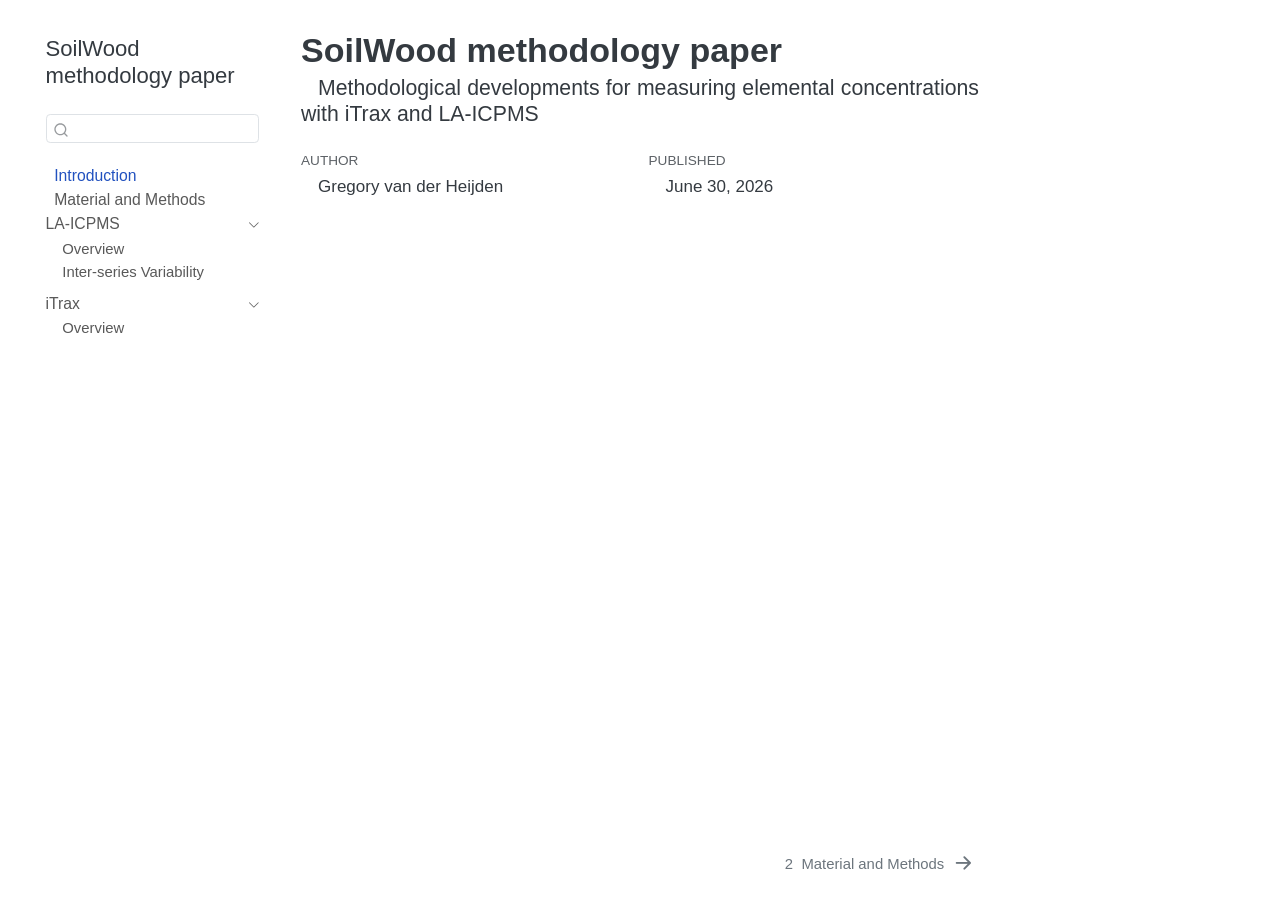
==== commit 9cd94cff: "Built site for gh-pages" ====
--- a/index.html
+++ b/index.html
@@ -2,12 +2,12 @@
 <html xmlns="http://www.w3.org/1999/xhtml" lang="en" xml:lang="en"><head>
 
 <meta charset="utf-8">
-<meta name="generator" content="quarto-1.9.38">
+<meta name="generator" content="quarto-1.9.35">
 
 <meta name="viewport" content="width=device-width, initial-scale=1.0, user-scalable=yes">
 
 <meta name="author" content="Gregory van der Heijden">
-<meta name="dcterms.date" content="2026-06-29">
+<meta name="dcterms.date" content="2026-06-30">
 
 <title>SoilWood methodology paper</title>
 <style>
@@ -42,10 +42,10 @@
 <script src="site_libs/quarto-html/tippy.umd.min.js"></script>
 <script src="site_libs/quarto-html/anchor.min.js"></script>
 <link href="site_libs/quarto-html/tippy.css" rel="stylesheet">
-<link href="site_libs/quarto-html/quarto-syntax-highlighting-15634bcf2e68342d4ad2dfa704d543f6.css" rel="stylesheet" id="quarto-text-highlighting-styles">
+<link href="site_libs/quarto-html/quarto-syntax-highlighting-46f66b053e56abd73bb6e954d61a315b.css" rel="stylesheet" id="quarto-text-highlighting-styles">
 <script src="site_libs/bootstrap/bootstrap.min.js"></script>
 <link href="site_libs/bootstrap/bootstrap-icons.css" rel="stylesheet">
-<link href="site_libs/bootstrap/bootstrap-bdc2948a4a9ddc7b13f4c47d06ba2660.min.css" rel="stylesheet" append-hash="true" id="quarto-bootstrap" data-mode="light">
+<link href="site_libs/bootstrap/bootstrap-15f6d9b299bec1ad26111eba39ad763c.min.css" rel="stylesheet" append-hash="true" id="quarto-bootstrap" data-mode="light">
 <script id="quarto-search-options" type="application/json">{
   "location": "sidebar",
   "copy-button": false,
@@ -201,7 +201,7 @@
     <div>
     <div class="quarto-title-meta-heading">Published</div>
     <div class="quarto-title-meta-contents">
-      <p class="date">June 29, 2026</p>
+      <p class="date">June 30, 2026</p>
     </div>
   </div>
   
--- a/site_libs/quarto-html/quarto-syntax-highlighting-46f66b053e56abd73bb6e954d61a315b.css
+++ b/site_libs/quarto-html/quarto-syntax-highlighting-46f66b053e56abd73bb6e954d61a315b.css
@@ -0,0 +1,236 @@
+/* quarto syntax highlight colors */
+:root {
+  --quarto-hl-ot-color: #003B4F;
+  --quarto-hl-at-color: #657422;
+  --quarto-hl-ss-color: #20794D;
+  --quarto-hl-an-color: #5E5E5E;
+  --quarto-hl-fu-color: #4758AB;
+  --quarto-hl-st-color: #20794D;
+  --quarto-hl-cf-color: #003B4F;
+  --quarto-hl-op-color: #5E5E5E;
+  --quarto-hl-er-color: #AD0000;
+  --quarto-hl-bn-color: #AD0000;
+  --quarto-hl-al-color: #AD0000;
+  --quarto-hl-va-color: #111111;
+  --quarto-hl-bu-color: inherit;
+  --quarto-hl-ex-color: inherit;
+  --quarto-hl-pp-color: #AD0000;
+  --quarto-hl-in-color: #5E5E5E;
+  --quarto-hl-vs-color: #20794D;
+  --quarto-hl-wa-color: #5E5E5E;
+  --quarto-hl-do-color: #5E5E5E;
+  --quarto-hl-im-color: #00769E;
+  --quarto-hl-ch-color: #20794D;
+  --quarto-hl-dt-color: #AD0000;
+  --quarto-hl-fl-color: #AD0000;
+  --quarto-hl-co-color: #5E5E5E;
+  --quarto-hl-cv-color: #5E5E5E;
+  --quarto-hl-cn-color: #8f5902;
+  --quarto-hl-sc-color: #5E5E5E;
+  --quarto-hl-dv-color: #AD0000;
+  --quarto-hl-kw-color: #003B4F;
+}
+
+/* other quarto variables */
+:root {
+  --quarto-font-monospace: SFMono-Regular, Menlo, Monaco, Consolas, "Liberation Mono", "Courier New", monospace;
+}
+
+/* syntax highlight based on Pandoc's rules */
+pre > code.sourceCode > span {
+  color: #003B4F;
+}
+
+code.sourceCode > span {
+  color: #003B4F;
+}
+
+div.sourceCode,
+div.sourceCode pre.sourceCode {
+  color: #003B4F;
+}
+
+/* Normal */
+code span {
+  color: #003B4F;
+}
+
+/* Alert */
+code span.al {
+  color: #AD0000;
+  font-style: inherit;
+}
+
+/* Annotation */
+code span.an {
+  color: #5E5E5E;
+  font-style: inherit;
+}
+
+/* Attribute */
+code span.at {
+  color: #657422;
+  font-style: inherit;
+}
+
+/* BaseN */
+code span.bn {
+  color: #AD0000;
+  font-style: inherit;
+}
+
+/* BuiltIn */
+code span.bu {
+  font-style: inherit;
+}
+
+/* ControlFlow */
+code span.cf {
+  color: #003B4F;
+  font-weight: bold;
+  font-style: inherit;
+}
+
+/* Char */
+code span.ch {
+  color: #20794D;
+  font-style: inherit;
+}
+
+/* Constant */
+code span.cn {
+  color: #8f5902;
+  font-style: inherit;
+}
+
+/* Comment */
+code span.co {
+  color: #5E5E5E;
+  font-style: inherit;
+}
+
+/* CommentVar */
+code span.cv {
+  color: #5E5E5E;
+  font-style: italic;
+}
+
+/* Documentation */
+code span.do {
+  color: #5E5E5E;
+  font-style: italic;
+}
+
+/* DataType */
+code span.dt {
+  color: #AD0000;
+  font-style: inherit;
+}
+
+/* DecVal */
+code span.dv {
+  color: #AD0000;
+  font-style: inherit;
+}
+
+/* Error */
+code span.er {
+  color: #AD0000;
+  font-style: inherit;
+}
+
+/* Extension */
+code span.ex {
+  font-style: inherit;
+}
+
+/* Float */
+code span.fl {
+  color: #AD0000;
+  font-style: inherit;
+}
+
+/* Function */
+code span.fu {
+  color: #4758AB;
+  font-style: inherit;
+}
+
+/* Import */
+code span.im {
+  color: #00769E;
+  font-style: inherit;
+}
+
+/* Information */
+code span.in {
+  color: #5E5E5E;
+  font-style: inherit;
+}
+
+/* Keyword */
+code span.kw {
+  color: #003B4F;
+  font-weight: bold;
+  font-style: inherit;
+}
+
+/* Operator */
+code span.op {
+  color: #5E5E5E;
+  font-style: inherit;
+}
+
+/* Other */
+code span.ot {
+  color: #003B4F;
+  font-style: inherit;
+}
+
+/* Preprocessor */
+code span.pp {
+  color: #AD0000;
+  font-style: inherit;
+}
+
+/* SpecialChar */
+code span.sc {
+  color: #5E5E5E;
+  font-style: inherit;
+}
+
+/* SpecialString */
+code span.ss {
+  color: #20794D;
+  font-style: inherit;
+}
+
+/* String */
+code span.st {
+  color: #20794D;
+  font-style: inherit;
+}
+
+/* Variable */
+code span.va {
+  color: #111111;
+  font-style: inherit;
+}
+
+/* VerbatimString */
+code span.vs {
+  color: #20794D;
+  font-style: inherit;
+}
+
+/* Warning */
+code span.wa {
+  color: #5E5E5E;
+  font-style: italic;
+}
+
+.prevent-inlining {
+  content: "</";
+}
+
+/*# sourceMappingURL=5022ed312398f59a55adce476d7327af.css.map */
--- a/styles.css
+++ b/styles.css
@@ -12,7 +12,7 @@
 }
 
 ul {
-  font-size: 0.9rem;
+  font-size: 1rem;
   line-height: 1.2;
   margin-bottom: 0em;
   margin-top: 0.3em;
@@ -20,7 +20,7 @@
 }
 
 li {
-  font-size: 0.9rem;
+  font-size: 1rem;
   line-height: 1;
   margin-bottom: 0em;
   margin-top: 0.3em;
@@ -28,7 +28,7 @@
 }
 
 ol {
-  font-size: 0.9rem;
+  font-size: 1rem;
   line-height: 1.2;
   margin-bottom: 0em;
   margin-top: 0.3em;
